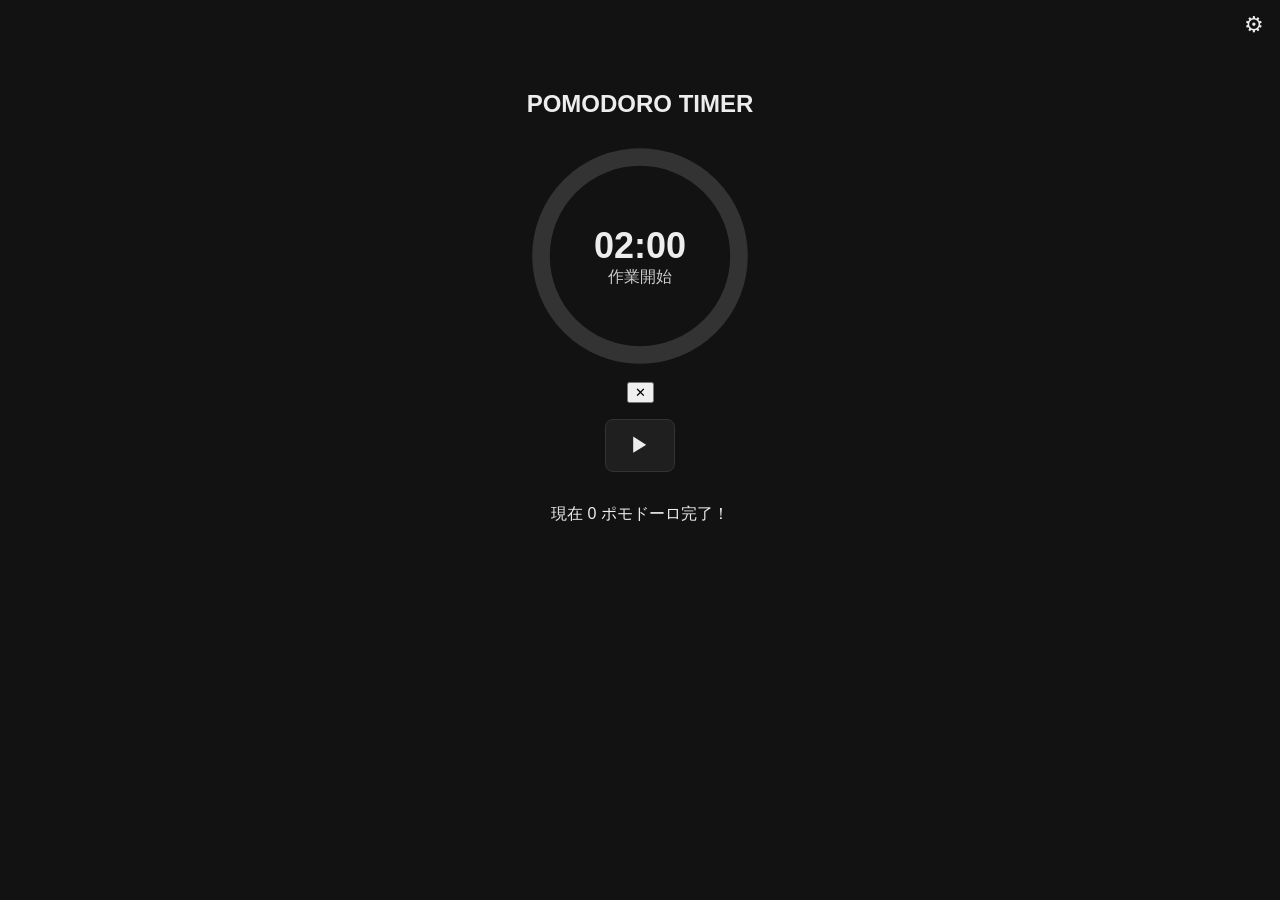
==== docs/index.html @ 45e91721 "reset-btnをhtmに記述＋要素取得だけl" ====
<!DOCTYPE html>
<html lang="ja">

<head>
  <meta charset="UTF-8">
  <meta name="viewport" content="width=device-width, initial-scale=1.0">
  <!-- name="viewport" → 「ビューポート（表示領域）」に関する設定 -->
  <!-- width=device-width → ページの横幅を「その端末の画面幅」に合わせる。-->
  <!-- initial-scale=1.0 → ページを読み込んだときの拡大率を「1倍」にする。-->

  <title>index-pomodoro-timer-mvp-v2.5</title>
  <link rel="stylesheet" href="css/style.css">

  <style>
    /* 簡易メニューのスタイル */
    .menu-bar {
      display: none;
      position: absolute;
      top: 50px;
      left: 10px;
      background: #f0f0f0;
      border: 1px solid #ccc;
      padding: 10px;
    }

    .menu-bar.open {
      display: block;
    }

    .menu-bar a {
      display: block;
      margin: 5px 0;
      text-decoration: none;
      color: #333;
    }
  </style>

</head>

<body>

  <header>
    <div class="header-left">
      <!-- >
      <button href="#" id="menu-toggle" class="menu-toggle" aria-label="メニュー">&#8801;</button>

      <nav id="menu-bar" class="menu-bar">
        <a href="activity.html">今月の活動記録</a>
      </nav>
    </!-->
    </div>

    <div class="header-right">
      <!-- a href="login.html" class="login-link" aria-label="ログイン">ログイン</!-->
      <!-- a href="register.html" class="register-link" aria-label="新規登録">新規登録</!-->
      <a href="setting.html" class="setting-link" aria-label="設定">&#9881;</a>
    </div>
  </header>

  <main>
    <h2>POMODORO TIMER</h2>
    <div class="timer-wrapper">
      <svg id="timer-svg" viewBox="0 0 100 100" width="200" height="200">
        <circle cx="50" cy="50" r="45" stroke="#333" stroke-width="8" fill="none" />
        <circle id="progress-circle" cx="50" cy="50" r="45" stroke="#00ffcc" stroke-width="8" fill="none"
          stroke-linecap="round" transform="rotate(-90 50 50)" />
      </svg>
      <div class="timer-overlay">
        <output id="timer-container"></output>
        <p id="session-status" aria-live="polite">作業開始</p>
      </div>
    </div>

    <button id="reset-btn">&#10005;</button>
    <button id="control-btn">&#9654;</button>

    <p id="pomodoro-count">現在 0 ポモドーロ完了！</p>

  </main>





  <script src="js/timer.js"></script>

  <!-- インラインスクリプトで開閉制御 -->
  <!-- div>
    <script>
    const menuToggle = document.getElementById("menu-toggle");
    const menuBar = document.getElementById("menu-bar");

    menuToggle.addEventListener("click", function (e) { //preventDefaultでページリロードを防ぐために引数eを宣言
      e.preventDefault();
      menuBar.classList.toggle("open");
    });
      </script>
   </!-->

</body>

</html>
---- docs/css/style.css ----
/* ===========================
   全体レイアウト（ダークモード）
   =========================== */

html,
body {
  margin: 0;
  padding: 0;
  background: #121212;
  color: #EDEDED;
  font-family: -apple-system, BlinkMacSystemFont, "Segoe UI", Roboto,
    "Helvetica Neue", Arial, sans-serif;
  height: 100%;
}

/* 中央寄せレイアウト（index.html 用） */
main {
  display: flex;
  flex-direction: column;
  align-items: center;
  justify-content: center;
  gap: 16px;
  padding: 20px;
}

h2 {
  margin-bottom: 12px;
  font-size: 24px;
}

/* ===========================
   ヘッダー
   =========================== */

header {
  width: 100%;
  padding: 12px 16px;
  box-sizing: border-box;
  display: flex;
  justify-content: space-between; /* 左右にスペースを空ける */
}



/* ヘッダーの左側（戻るリンク） */
.header-left {
  display: flex;
  align-items: center;
  gap: 12px;
}

.header-left a {
  color: #EDEDED;
  text-decoration: none;
  font-size: 22px;
  transition: opacity 0.2s;
}

.header-left a:hover {
  opacity: 0.7;
}

/* ヘッダーの右側（将来の拡張用） */
.header-right {
  display: flex;
  align-items: center;
  gap: 12px;
}

.header-right a {
  color: #EDEDED;
  text-decoration: none;
  font-size: 22px;
  transition: opacity 0.2s;
}

.header-right a:hover {
  opacity: 0.7;
}


/* ===========================
   円形タイマー（アナログ）
   =========================== */

.timer-wrapper {
  position: relative;
  width: 220px;
  height: 220px;
}

#timer-svg {
  width: 100%;
  height: 100%;
  display: block;
}

#progress-circle {
  stroke: #3669e0;
  transition: stroke-dashoffset 0.15s linear;
}

/* 中央のデジタル表示 */
.timer-overlay {
  position: absolute;
  top: 50%;
  left: 50%;
  transform: translate(-50%, -50%);
  text-align: center;
  pointer-events: none;
}

#session-status {
  font-size: 16px;
  margin: 0;
  opacity: 0.85;
}

#timer-container {
  font-size: 36px;
  font-weight: bold;
  margin-top: 4px;
}

/* ===========================
   ボタン
   =========================== */

#control-btn {
  background: #1F1F1F;
  color: #EDEDED;
  border: 1px solid #333;
  padding: 12px 24px;
  font-size: 20px;
  border-radius: 8px;
  cursor: pointer;
  transition: background 0.2s, transform 0.1s;
}

#control-btn:hover {
  background: #2A2A2A;
}

#control-btn:active {
  transform: scale(0.96);
}

/* ===========================
   設定ページ（setting.html）
   =========================== */

.settings-container {
  max-width: 360px;
  margin: 0 auto;
  padding: 20px;
}

.settings-container label {
  display: block;
  margin-top: 16px;
  margin-bottom: 4px;
  font-size: 14px;
  opacity: 0.85;
}

.settings-container input {
  width: 60%;
  padding: 10px;
  background: #1E1E1E;
  border: 1px solid #333;
  border-radius: 6px;
  color: #EDEDED;
  font-size: 16px;
}

.settings-container button {
  margin-top: 20px;
  width: 100%;
  padding: 12px;
  background: #1E1E1E;
  color: #EDEDED;
  border: 1px solid #333;
  border-radius: 6px;
  font-size: 18px;
  cursor: pointer;
  transition: opacity 0.2s;
}

.settings-container button:hover {
  opacity: 0.85;
}
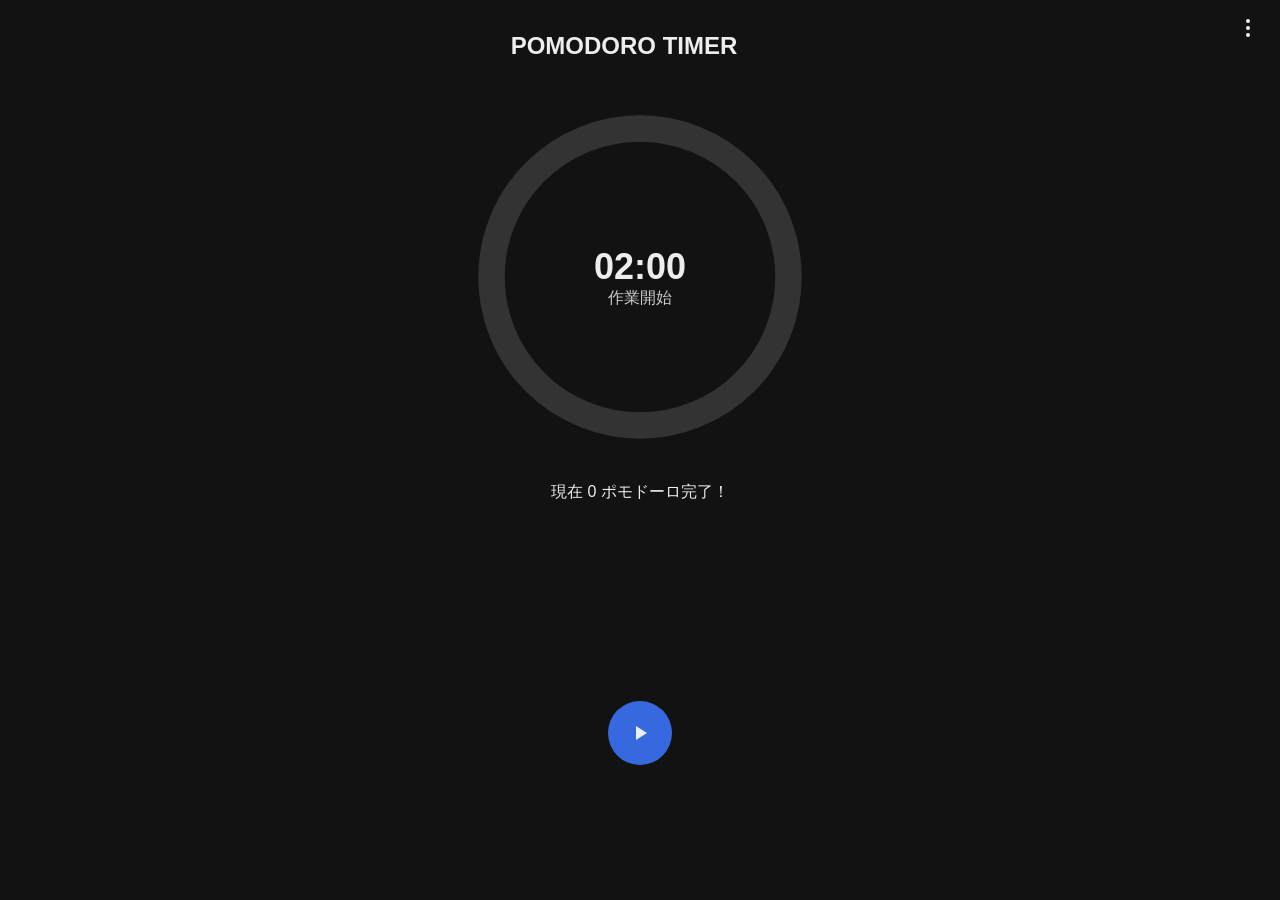
==== commit 2008217d: "疲れたからとりあえずPUDH 作業内容は覚えてない。" ====
--- a/docs/index.html
+++ b/docs/index.html
@@ -7,96 +7,70 @@
   <!-- name="viewport" → 「ビューポート（表示領域）」に関する設定 -->
   <!-- width=device-width → ページの横幅を「その端末の画面幅」に合わせる。-->
   <!-- initial-scale=1.0 → ページを読み込んだときの拡大率を「1倍」にする。-->
-
   <title>index-pomodoro-timer-mvp-v2.5</title>
   <link rel="stylesheet" href="css/style.css">
-
-  <style>
-    /* 簡易メニューのスタイル */
-    .menu-bar {
-      display: none;
-      position: absolute;
-      top: 50px;
-      left: 10px;
-      background: #f0f0f0;
-      border: 1px solid #ccc;
-      padding: 10px;
-    }
-
-    .menu-bar.open {
-      display: block;
-    }
-
-    .menu-bar a {
-      display: block;
-      margin: 5px 0;
-      text-decoration: none;
-      color: #333;
-    }
-  </style>
 
 </head>
 
 <body>
-
   <header>
     <div class="header-left">
-      <!-- >
-      <button href="#" id="menu-toggle" class="menu-toggle" aria-label="メニュー">&#8801;</button>
+
+    </div>
+
+    <h2>POMODORO TIMER</h2>
+
+    <div class="header-right">
+      <button id="menu-toggle" class="menu-toggle" aria-label="メニュー">
+        <svg viewBox="0 0 24 24" width="24" height="24" fill="currentColor">
+          <circle cx="12" cy="5" r="2" />
+          <circle cx="12" cy="12" r="2" />
+          <circle cx="12" cy="19" r="2" />
+        </svg>
+      </button>
 
       <nav id="menu-bar" class="menu-bar">
-        <a href="activity.html">今月の活動記録</a>
+        <!-- a href="#" class="login-link" aria-label="ログイン">ログイン</!-->
+        <!-- a href="#" class="register-link" aria-label="新規登録">新規登録</!-->
+        <a href="setting.html">設定</a>
       </nav>
-    </!-->
-    </div>
-
-    <div class="header-right">
-      <!-- a href="login.html" class="login-link" aria-label="ログイン">ログイン</!-->
-      <!-- a href="register.html" class="register-link" aria-label="新規登録">新規登録</!-->
-      <a href="setting.html" class="setting-link" aria-label="設定">&#9881;</a>
     </div>
   </header>
 
-  <main>
-    <h2>POMODORO TIMER</h2>
+  <main class="main-container">
     <div class="timer-wrapper">
       <svg id="timer-svg" viewBox="0 0 100 100" width="200" height="200">
         <circle cx="50" cy="50" r="45" stroke="#333" stroke-width="8" fill="none" />
         <circle id="progress-circle" cx="50" cy="50" r="45" stroke="#00ffcc" stroke-width="8" fill="none"
           stroke-linecap="round" transform="rotate(-90 50 50)" />
       </svg>
+
       <div class="timer-overlay">
-        <output id="timer-container"></output>
+        <output id="timer-container" class="timer-text"></output>
         <p id="session-status" aria-live="polite">作業開始</p>
       </div>
     </div>
-
-    <button id="reset-btn">&#10005;</button>
-    <button id="control-btn">&#9654;</button>
-
-    <p id="pomodoro-count">現在 0 ポモドーロ完了！</p>
-
   </main>
 
+  <div class="button-layer">
+    <button id="reset-btn">
+      <svg viewBox="0 0 24 24" width="24" height="24" fill="none" stroke="currentColor" stroke-width="2"
+        stroke-linecap="round">
+        <line x1="5" y1="5" x2="19" y2="19" />
+        <line x1="19" y1="5" x2="5" y2="19" />
+      </svg>
+    </button>
 
+    <button id="control-btn">
+      <svg viewBox="0 0 24 24" width="24" height="24" fill="currentColor">
+        <polygon points="8,5 19,12 8,19" />
+      </svg>
+    </button>
+  </div>
 
-
+  <div id="pomodoro-count" class="pomodoro-count">現在 0 ポモドーロ完了！</div>
 
   <script src="js/timer.js"></script>
-
-  <!-- インラインスクリプトで開閉制御 -->
-  <!-- div>
-    <script>
-    const menuToggle = document.getElementById("menu-toggle");
-    const menuBar = document.getElementById("menu-bar");
-
-    menuToggle.addEventListener("click", function (e) { //preventDefaultでページリロードを防ぐために引数eを宣言
-      e.preventDefault();
-      menuBar.classList.toggle("open");
-    });
-      </script>
-   </!-->
-
 </body>
 
 </html>
--- a/docs/css/style.css
+++ b/docs/css/style.css
@@ -23,10 +23,10 @@
   padding: 20px;
 }
 
-h2 {
+/* h2 {
   margin-bottom: 12px;
   font-size: 24px;
-}
+} */
 
 /* ===========================
    ヘッダー
@@ -37,13 +37,22 @@
   padding: 12px 16px;
   box-sizing: border-box;
   display: flex;
-  justify-content: space-between; /* 左右にスペースを空ける */
-}
-
-
+  justify-content: space-between;
+  /* 左右にスペースを空ける */
+}
+
+/* h2{
+  display: flex;
+  flex-direction: column;
+  align-items: center;
+  justify-content: center;
+  gap: 16px;
+  padding: 20px;
+} */
 
 /* ヘッダーの左側（戻るリンク） */
-.header-left {
+
+/* .header-left {
   display: flex;
   align-items: center;
   gap: 12px;
@@ -61,7 +70,8 @@
 }
 
 /* ヘッダーの右側（将来の拡張用） */
-.header-right {
+
+/* .header-right {
   display: flex;
   align-items: center;
   gap: 12px;
@@ -72,11 +82,11 @@
   text-decoration: none;
   font-size: 22px;
   transition: opacity 0.2s;
-}
+} 
 
 .header-right a:hover {
   opacity: 0.7;
-}
+} */
 
 
 /* ===========================
@@ -85,8 +95,8 @@
 
 .timer-wrapper {
   position: relative;
-  width: 220px;
-  height: 220px;
+  width: 330px;
+  height: 330px;
 }
 
 #timer-svg {
@@ -97,7 +107,7 @@
 
 #progress-circle {
   stroke: #3669e0;
-  transition: stroke-dashoffset 0.15s linear;
+  /* transition: stroke-dashoffset 0.15s linear; */
 }
 
 /* 中央のデジタル表示 */
@@ -123,26 +133,69 @@
 }
 
 /* ===========================
+   pomodoro-count
+   =========================== */
+.pomodoro-count {
+  display: flex;
+  flex-direction: column;
+  align-items: center;
+  justify-content: center;
+  gap: 16px;
+  padding: 20px;
+}
+
+/* ===========================
    ボタン
    =========================== */
 
+.button-layer {
+  position: fixed;
+  bottom: 15%;
+  left: 0;
+  width: 100%;
+  display: flex;
+  justify-content: center;
+  /* control-btn を中央 */
+  align-items: center;
+  pointer-events: none;
+  /* ← 背景クリックを無効化 */
+}
+
+.button-layer button {
+  pointer-events: auto; /* ← ボタンはクリック可能に戻す */
+  border-radius: 50%;
+  display: flex;
+  align-items: center;
+  justify-content: center;
+  /* border: 1px solid #333; */
+  border: none;
+  cursor: pointer;
+  transform-origin: center center; /* ← scale の基準点を固定 */
+  transition: transform 0.1s ease;
+}
+
+/* control-btn */
 #control-btn {
+  width: 64px;
+  height: 64px;
+  background: #3669e0;
+  color: #EDEDED;
+}
+
+/* reset-btn（左側） */
+#reset-btn {
+  position: absolute;
+  left: 25%; 
+  width: 64px;
+  height: 64px;
   background: #1F1F1F;
   color: #EDEDED;
-  border: 1px solid #333;
-  padding: 12px 24px;
-  font-size: 20px;
-  border-radius: 8px;
-  cursor: pointer;
-  transition: background 0.2s, transform 0.1s;
-}
-
-#control-btn:hover {
-  background: #2A2A2A;
-}
-
-#control-btn:active {
-  transform: scale(0.96);
+  display: none;
+}
+
+/* active 時のアニメーション */
+button:active {
+  transform: scale(0.94);
 }
 
 /* ===========================
@@ -188,4 +241,51 @@
 
 .settings-container button:hover {
   opacity: 0.85;
+}
+
+/* ===========================
+   メニュー
+   =========================== */
+
+.menu-toggle {
+  background: none;
+  border: none;
+  padding: 4px;
+  cursor: pointer;
+  color: #EDEDED;
+}
+
+.menu-toggle svg {
+  width: 24px;
+  height: 24px;
+}
+
+.menu-bar {
+  display: none;
+  position: absolute;
+  top: 50px;
+  right: 16px;
+  background: #1F1F1F;
+  /* border: 1px solid #333; */
+  border: none;
+  border-radius: 8px;
+  padding: 8px 0;
+  box-shadow: 0 4px 12px rgba(0, 0, 0, 0.4);
+  width: 140px;
+}
+
+.menu-bar.open {
+  display: block;
+}
+
+.menu-bar a {
+  display: block;
+  padding: 12px 16px;
+  text-decoration: none;
+  color: #EDEDED;
+  font-size: 15px;
+}
+
+.menu-bar a:hover {
+  background: #2A2A2A;
 }
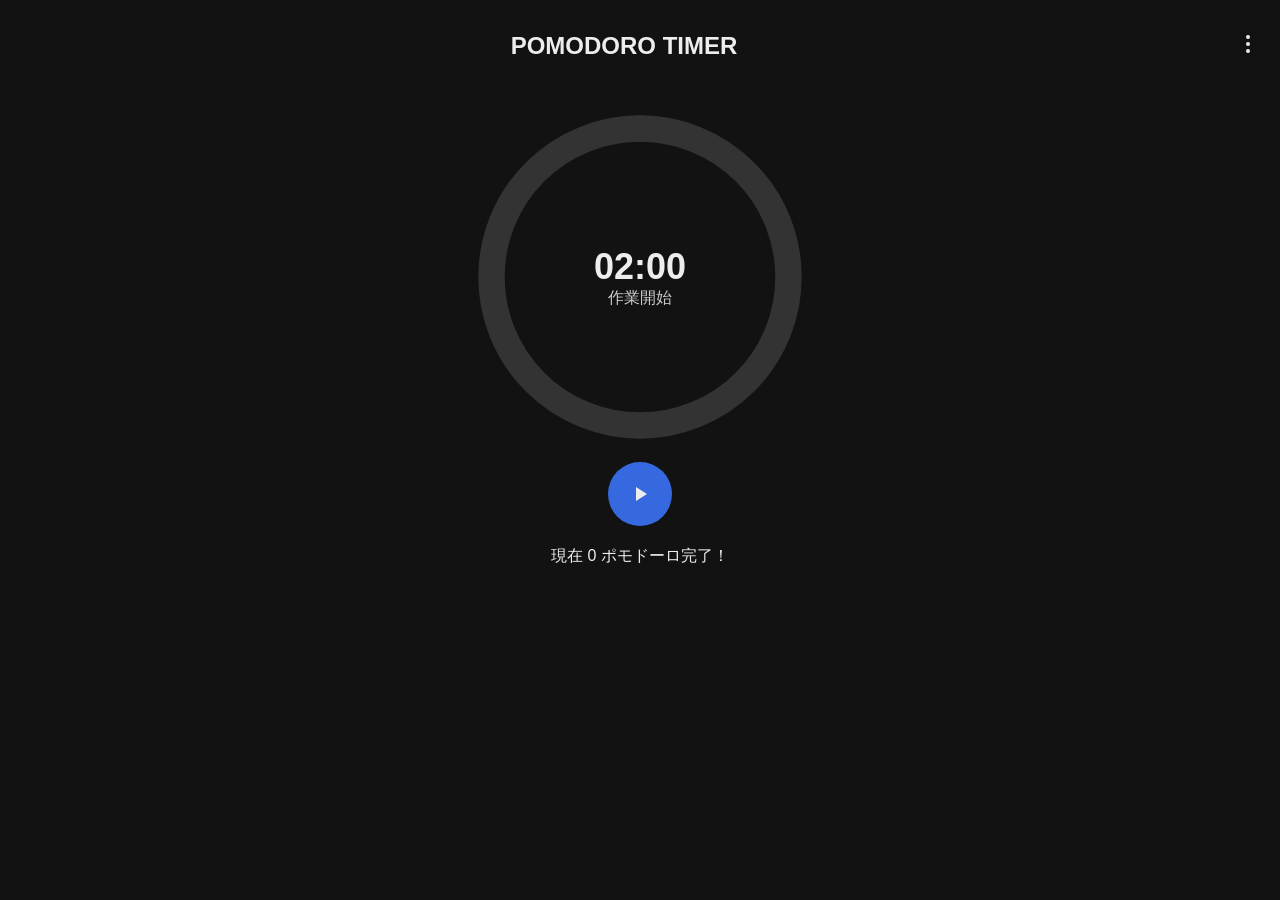
==== commit 91f6587f: "適切っぽいタグ、入れ子構造、クラス付与でレイアウトの骨格を固めた" ====
--- a/docs/index.html
+++ b/docs/index.html
@@ -4,12 +4,8 @@
 <head>
   <meta charset="UTF-8">
   <meta name="viewport" content="width=device-width, initial-scale=1.0">
-  <!-- name="viewport" → 「ビューポート（表示領域）」に関する設定 -->
-  <!-- width=device-width → ページの横幅を「その端末の画面幅」に合わせる。-->
-  <!-- initial-scale=1.0 → ページを読み込んだときの拡大率を「1倍」にする。-->
   <title>index-pomodoro-timer-mvp-v2.5</title>
   <link rel="stylesheet" href="css/style.css">
-
 </head>
 
 <body>
--- a/docs/css/style.css
+++ b/docs/css/style.css
@@ -52,7 +52,7 @@
 
 /* ヘッダーの左側（戻るリンク） */
 
-/* .header-left {
+.header-left {
   display: flex;
   align-items: center;
   gap: 12px;
@@ -71,7 +71,7 @@
 
 /* ヘッダーの右側（将来の拡張用） */
 
-/* .header-right {
+.header-right {
   display: flex;
   align-items: center;
   gap: 12px;
@@ -86,7 +86,7 @@
 
 .header-right a:hover {
   opacity: 0.7;
-} */
+} 
 
 
 /* ===========================
@@ -149,7 +149,7 @@
    =========================== */
 
 .button-layer {
-  position: fixed;
+  /* position: fixed; */
   bottom: 15%;
   left: 0;
   width: 100%;
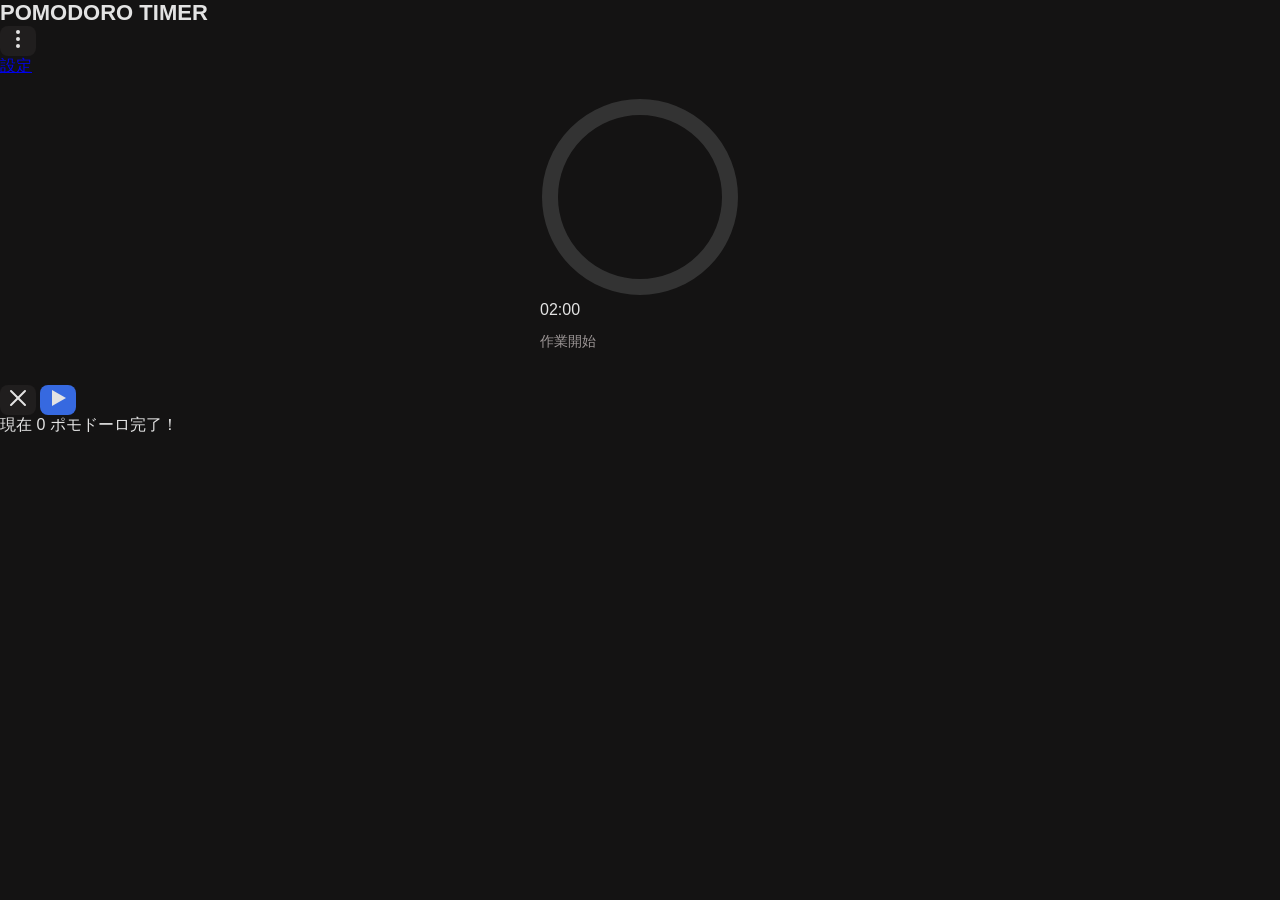
==== commit e9b646a4: "CSSリファクタリング DRY" ====
--- a/docs/index.html
+++ b/docs/index.html
@@ -43,13 +43,13 @@
 
       <div class="timer-overlay">
         <output id="timer-container" class="timer-text"></output>
-        <p id="session-status" aria-live="polite">作業開始</p>
+        <p id="session-status" class="small" aria-live="polite">作業開始</p>
       </div>
     </div>
   </main>
 
   <div class="button-layer">
-    <button id="reset-btn">
+    <button id="reset-btn" class="reset-btn">
       <svg viewBox="0 0 24 24" width="24" height="24" fill="none" stroke="currentColor" stroke-width="2"
         stroke-linecap="round">
         <line x1="5" y1="5" x2="19" y2="19" />
@@ -57,9 +57,10 @@
       </svg>
     </button>
 
-    <button id="control-btn">
+    <button id="control-btn" class="control-btn">
       <svg viewBox="0 0 24 24" width="24" height="24" fill="currentColor">
-        <polygon points="8,5 19,12 8,19" />
+        <!-- <polygon points="8,5 19,12 8,19" /> -->
+         <polygon points="6,4 20,12 6,20" />
       </svg>
     </button>
   </div>
--- a/docs/css/style.css
+++ b/docs/css/style.css
@@ -1,19 +1,36 @@
 /* ===========================
    全体レイアウト（ダークモード）
    =========================== */
+:root {
+  --bg-1: #141313;
+  --bg-2: #201e1e;
+
+  --font-1: #e3e3e3;
+  --font-2: #9c9696;
+
+  --accent: #3669e0;
+  --accent-2: #4c79e2;
+
+  --radius: 8px;
+
+  --font-base: 16px;
+  --font-small: 14px;
+  --font-title: 22px;
+}
+
+/* ====================================================== */
 
 html,
 body {
   margin: 0;
   padding: 0;
-  background: #121212;
-  color: #EDEDED;
+  background: var(--bg-1);
+  color: var(--font-1);
   font-family: -apple-system, BlinkMacSystemFont, "Segoe UI", Roboto,
     "Helvetica Neue", Arial, sans-serif;
-  height: 100%;
+  font-size: var(--font-base);
 }
 
-/* 中央寄せレイアウト（index.html 用） */
 main {
   display: flex;
   flex-direction: column;
@@ -23,269 +40,52 @@
   padding: 20px;
 }
 
-/* h2 {
-  margin-bottom: 12px;
-  font-size: 24px;
-} */
-
 /* ===========================
-   ヘッダー
+   テキスト
    =========================== */
-
-header {
-  width: 100%;
-  padding: 12px 16px;
-  box-sizing: border-box;
-  display: flex;
-  justify-content: space-between;
-  /* 左右にスペースを空ける */
+h2 {
+  font-size: var(--font-title);
+  font-weight: 600;
+  color: var(--font-1);
+  margin: 0;
 }
 
-/* h2{
-  display: flex;
-  flex-direction: column;
-  align-items: center;
-  justify-content: center;
-  gap: 16px;
-  padding: 20px;
-} */
-
-/* ヘッダーの左側（戻るリンク） */
-
-.header-left {
-  display: flex;
-  align-items: center;
-  gap: 12px;
+p, td, label {
+  font-size: var(--font-base);
+  color: var(--font-1);
 }
 
-.header-left a {
-  color: #EDEDED;
-  text-decoration: none;
-  font-size: 22px;
-  transition: opacity 0.2s;
-}
-
-.header-left a:hover {
-  opacity: 0.7;
-}
-
-/* ヘッダーの右側（将来の拡張用） */
-
-.header-right {
-  display: flex;
-  align-items: center;
-  gap: 12px;
-}
-
-.header-right a {
-  color: #EDEDED;
-  text-decoration: none;
-  font-size: 22px;
-  transition: opacity 0.2s;
-} 
-
-.header-right a:hover {
-  opacity: 0.7;
-} 
-
-
-/* ===========================
-   円形タイマー（アナログ）
-   =========================== */
-
-.timer-wrapper {
-  position: relative;
-  width: 330px;
-  height: 330px;
-}
-
-#timer-svg {
-  width: 100%;
-  height: 100%;
-  display: block;
-}
-
-#progress-circle {
-  stroke: #3669e0;
-  /* transition: stroke-dashoffset 0.15s linear; */
-}
-
-/* 中央のデジタル表示 */
-.timer-overlay {
-  position: absolute;
-  top: 50%;
-  left: 50%;
-  transform: translate(-50%, -50%);
-  text-align: center;
-  pointer-events: none;
-}
-
-#session-status {
-  font-size: 16px;
-  margin: 0;
-  opacity: 0.85;
-}
-
-#timer-container {
-  font-size: 36px;
-  font-weight: bold;
-  margin-top: 4px;
-}
-
-/* ===========================
-   pomodoro-count
-   =========================== */
-.pomodoro-count {
-  display: flex;
-  flex-direction: column;
-  align-items: center;
-  justify-content: center;
-  gap: 16px;
-  padding: 20px;
+p.small {
+  font-size: var(--font-small);
+  color: var(--font-2);
 }
 
 /* ===========================
    ボタン
    =========================== */
-
-.button-layer {
-  /* position: fixed; */
-  bottom: 15%;
-  left: 0;
-  width: 100%;
-  display: flex;
-  justify-content: center;
-  /* control-btn を中央 */
-  align-items: center;
-  pointer-events: none;
-  /* ← 背景クリックを無効化 */
+button {
+  background: var(--bg-2);
+  color: var(--font-1);
+  border: none;
+  border-radius: var(--radius);
+  font-size: var(--font-base);
+  cursor: pointer;
+  transition: background 0.2s ease, transform 0.1s ease;
 }
 
-.button-layer button {
-  pointer-events: auto; /* ← ボタンはクリック可能に戻す */
-  border-radius: 50%;
-  display: flex;
-  align-items: center;
-  justify-content: center;
-  /* border: 1px solid #333; */
-  border: none;
-  cursor: pointer;
-  transform-origin: center center; /* ← scale の基準点を固定 */
-  transition: transform 0.1s ease;
+button:hover {
+  background: #2a2b2c;
 }
 
-/* control-btn */
-#control-btn {
-  width: 64px;
-  height: 64px;
-  background: #3669e0;
-  color: #EDEDED;
+button:active {
+  transform: scale(0.96);
 }
 
-/* reset-btn（左側） */
-#reset-btn {
-  position: absolute;
-  left: 25%; 
-  width: 64px;
-  height: 64px;
-  background: #1F1F1F;
-  color: #EDEDED;
-  display: none;
+button.control-btn {
+  background: var(--accent);
+  color: var(--font-1);
 }
 
-/* active 時のアニメーション */
-button:active {
-  transform: scale(0.94);
-}
-
-/* ===========================
-   設定ページ（setting.html）
-   =========================== */
-
-.settings-container {
-  max-width: 360px;
-  margin: 0 auto;
-  padding: 20px;
-}
-
-.settings-container label {
-  display: block;
-  margin-top: 16px;
-  margin-bottom: 4px;
-  font-size: 14px;
-  opacity: 0.85;
-}
-
-.settings-container input {
-  width: 60%;
-  padding: 10px;
-  background: #1E1E1E;
-  border: 1px solid #333;
-  border-radius: 6px;
-  color: #EDEDED;
-  font-size: 16px;
-}
-
-.settings-container button {
-  margin-top: 20px;
-  width: 100%;
-  padding: 12px;
-  background: #1E1E1E;
-  color: #EDEDED;
-  border: 1px solid #333;
-  border-radius: 6px;
-  font-size: 18px;
-  cursor: pointer;
-  transition: opacity 0.2s;
-}
-
-.settings-container button:hover {
-  opacity: 0.85;
-}
-
-/* ===========================
-   メニュー
-   =========================== */
-
-.menu-toggle {
-  background: none;
-  border: none;
-  padding: 4px;
-  cursor: pointer;
-  color: #EDEDED;
-}
-
-.menu-toggle svg {
-  width: 24px;
-  height: 24px;
-}
-
-.menu-bar {
-  display: none;
-  position: absolute;
-  top: 50px;
-  right: 16px;
-  background: #1F1F1F;
-  /* border: 1px solid #333; */
-  border: none;
-  border-radius: 8px;
-  padding: 8px 0;
-  box-shadow: 0 4px 12px rgba(0, 0, 0, 0.4);
-  width: 140px;
-}
-
-.menu-bar.open {
-  display: block;
-}
-
-.menu-bar a {
-  display: block;
-  padding: 12px 16px;
-  text-decoration: none;
-  color: #EDEDED;
-  font-size: 15px;
-}
-
-.menu-bar a:hover {
-  background: #2A2A2A;
+button.control-btn:hover {
+  background: #4c79e2;
 }
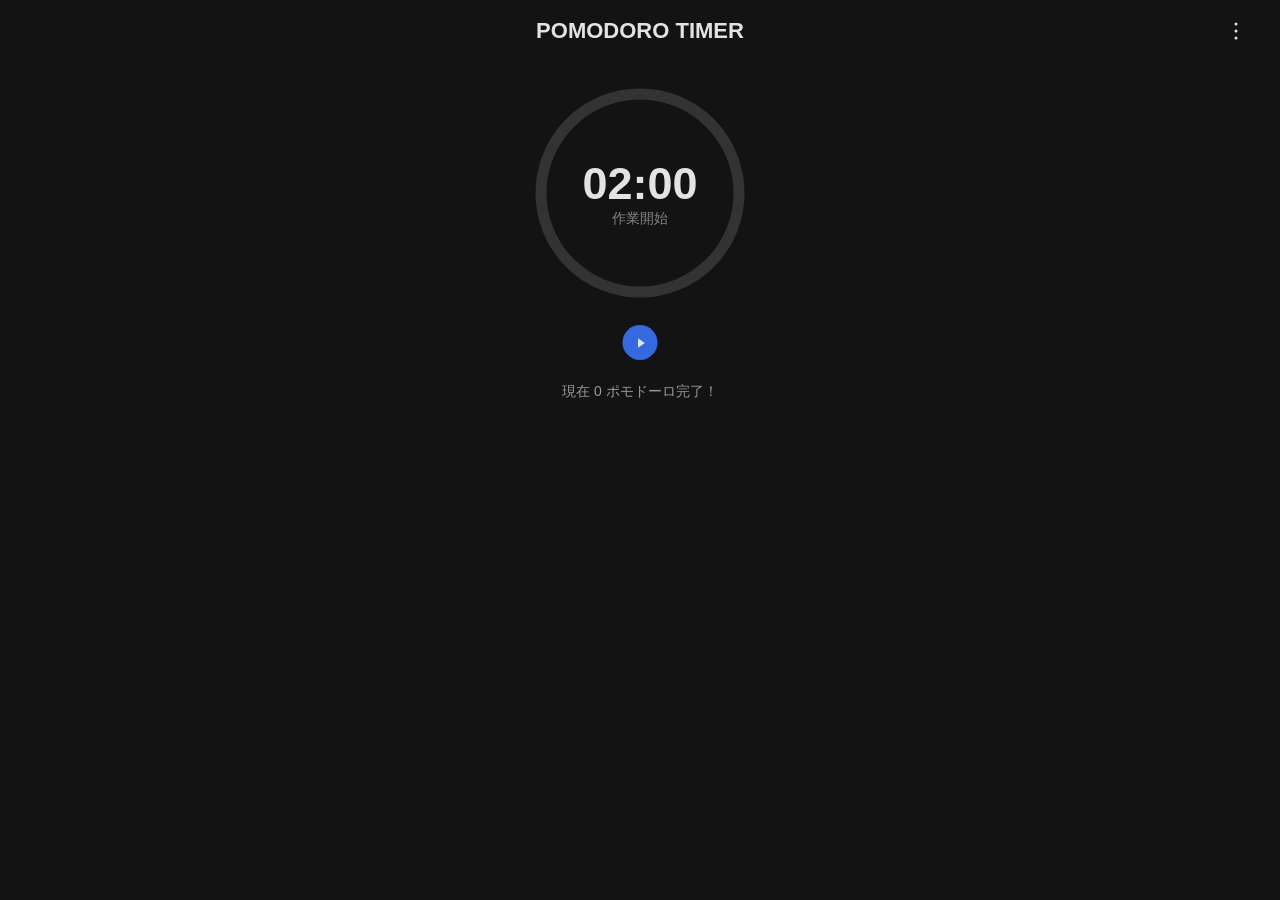
==== commit d52bf35b: "やったこと：control-btn、 reset-btn、menu-toggle、 戻るリンクアイコンのSVG updateControlBtnUIのボタンは一の微調整。menu-toggle, me" ====
--- a/docs/index.html
+++ b/docs/index.html
@@ -10,18 +10,18 @@
 
 <body>
   <header>
-    <div class="header-left">
+    <div class="header-left header-links">
 
     </div>
 
     <h2>POMODORO TIMER</h2>
 
-    <div class="header-right">
+    <div class="header-right header-links">
       <button id="menu-toggle" class="menu-toggle" aria-label="メニュー">
         <svg viewBox="0 0 24 24" width="24" height="24" fill="currentColor">
-          <circle cx="12" cy="5" r="2" />
-          <circle cx="12" cy="12" r="2" />
-          <circle cx="12" cy="19" r="2" />
+          <circle cx="12" cy="7" r="1.5" />
+          <circle cx="12" cy="14" r="1.5" />
+          <circle cx="12" cy="21" r="1.5" />
         </svg>
       </button>
 
@@ -35,15 +35,15 @@
 
   <main class="main-container">
     <div class="timer-wrapper">
-      <svg id="timer-svg" viewBox="0 0 100 100" width="200" height="200">
-        <circle cx="50" cy="50" r="45" stroke="#333" stroke-width="8" fill="none" />
-        <circle id="progress-circle" cx="50" cy="50" r="45" stroke="#00ffcc" stroke-width="8" fill="none"
+      <svg id="timer-svg" class="timer-svg" viewBox="0 0 100 100" width="200" height="200">
+        <circle cx="50" cy="50" r="45" stroke="#333" stroke-width="5" fill="none" />
+        <circle id="progress-circle" class="progress-circle" cx="50" cy="50" r="45" stroke-width="5" fill="none"
           stroke-linecap="round" transform="rotate(-90 50 50)" />
       </svg>
 
       <div class="timer-overlay">
-        <output id="timer-container" class="timer-text"></output>
-        <p id="session-status" class="small" aria-live="polite">作業開始</p>
+        <output id="timer-container" class="timer-container"></output>
+        <p id="session-status" class="session-status small" aria-live="polite">作業開始</p>
       </div>
     </div>
   </main>
@@ -52,20 +52,19 @@
     <button id="reset-btn" class="reset-btn">
       <svg viewBox="0 0 24 24" width="24" height="24" fill="none" stroke="currentColor" stroke-width="2"
         stroke-linecap="round">
-        <line x1="5" y1="5" x2="19" y2="19" />
-        <line x1="19" y1="5" x2="5" y2="19" />
+        <line x1="6.5" y1="11" x2="17.5" y2="22" />
+        <line x1="17.5" y1="11" x2="6.5" y2="22" />
       </svg>
     </button>
 
     <button id="control-btn" class="control-btn">
       <svg viewBox="0 0 24 24" width="24" height="24" fill="currentColor">
-        <!-- <polygon points="8,5 19,12 8,19" /> -->
-         <polygon points="6,4 20,12 6,20" />
+        <polygon points="10,7 17,12 10,17" />
       </svg>
     </button>
   </div>
 
-  <div id="pomodoro-count" class="pomodoro-count">現在 0 ポモドーロ完了！</div>
+  <div id="pomodoro-count" class="pomodoro-count small">現在 0 ポモドーロ完了！</div>
 
   <script src="js/timer.js"></script>
 </body>
--- a/docs/css/style.css
+++ b/docs/css/style.css
@@ -4,6 +4,7 @@
 :root {
   --bg-1: #141313;
   --bg-2: #201e1e;
+  --bg-3: #2a2b2c;
 
   --font-1: #e3e3e3;
   --font-2: #9c9696;
@@ -43,49 +44,163 @@
 /* ===========================
    テキスト
    =========================== */
-h2 {
-  font-size: var(--font-title);
-  font-weight: 600;
-  color: var(--font-1);
-  margin: 0;
-}
-
-p, td, label {
+p,
+td,
+label {
   font-size: var(--font-base);
   color: var(--font-1);
 }
 
-p.small {
+.small {
   font-size: var(--font-small);
   color: var(--font-2);
 }
 
+/* ====================================================== */
+header {
+  display: flex;
+  /* flex-direction: column; */
+  align-items: center;
+  justify-content: space-between;
+  padding: 0 30px;
+}
+
+.header-links {
+  width: 30px;
+  display: flex;
+  align-items: center;
+  justify-content: center;
+}
+
+.header-links a {
+  color: var(--font-1);
+  text-decoration: none;
+  font-size: 22px;
+  transition: opacity 0.2s;
+}
+
+.header-links a:hover {
+  opacity: 0.7;
+}
+
+header h2 {
+  font-size: var(--font-title);
+  color: var(--font-1);
+  flex: 1;
+  text-align: center;
+  margin: 20;
+}
+
+.menu-bar {
+  display: none;
+}
+
+/* ===========================
+タイマー
+   =========================== */
+
+.timer-wrapper {
+  position: relative;
+  width: 220px;
+  height: 220px;
+}
+
+.timer-svg {
+  width: 100%;
+  height: 100%;
+  display: block;
+}
+
+.progress-circle {
+  stroke: var(--accent);
+  /* transition: stroke-dashoffset 0.15s linear; */
+}
+
+/* 中央のデジタル表示 */
+.timer-overlay {
+  position: absolute;
+  top: 50%;
+  left: 50%;
+  transform: translate(-50%, -50%);
+  text-align: center;
+  pointer-events: none;
+}
+
+.session-status {
+  font-size: var(--font-small);
+  color: var(--font-2);
+  margin: 0;
+  opacity: 0.85;
+}
+
+.timer-overlay output.timer-container {
+  font-size: 45px;
+  font-weight: bold;
+  margin-top: 4px;
+}
+
 /* ===========================
    ボタン
    =========================== */
+.button-layer {
+  display: flex;
+  align-items: center;
+  justify-content: center;
+  margin-top: 20px;
+  position: relative;
+  width: 100%;
+}
+
 button {
-  background: var(--bg-2);
-  color: var(--font-1);
+  background: var(--bg-1);
+  color: var(--font-1);
+  font-size: var(--font-base);
   border: none;
-  border-radius: var(--radius);
-  font-size: var(--font-base);
+  width: 35px;
+  height: 35px;
+  border-radius: 50%;
   cursor: pointer;
   transition: background 0.2s ease, transform 0.1s ease;
 }
 
 button:hover {
-  background: #2a2b2c;
+  background: var(--bg-3);
 }
 
 button:active {
   transform: scale(0.96);
 }
 
+button.reset-btn {
+  display: none;
+  background: var(--bg-2);
+  color: var(--font-1);
+  position: absolute;
+  left: calc(50% - 75px);
+}
+
 button.control-btn {
+  position: absolute;
+  left: 50%;
+  transform: translateX(-50%);
   background: var(--accent);
   color: var(--font-1);
+  display: flex;
+  align-items: center;
+  justify-content: center;
 }
 
 button.control-btn:hover {
-  background: #4c79e2;
+  background: var(--accent-2);
+}
+
+/* ====================================================== */
+
+
+/* ====================================================== */
+.pomodoro-count {
+  margin-top: 40px;
+  display: flex;
+  align-items: center;
+  justify-content: center;
 }
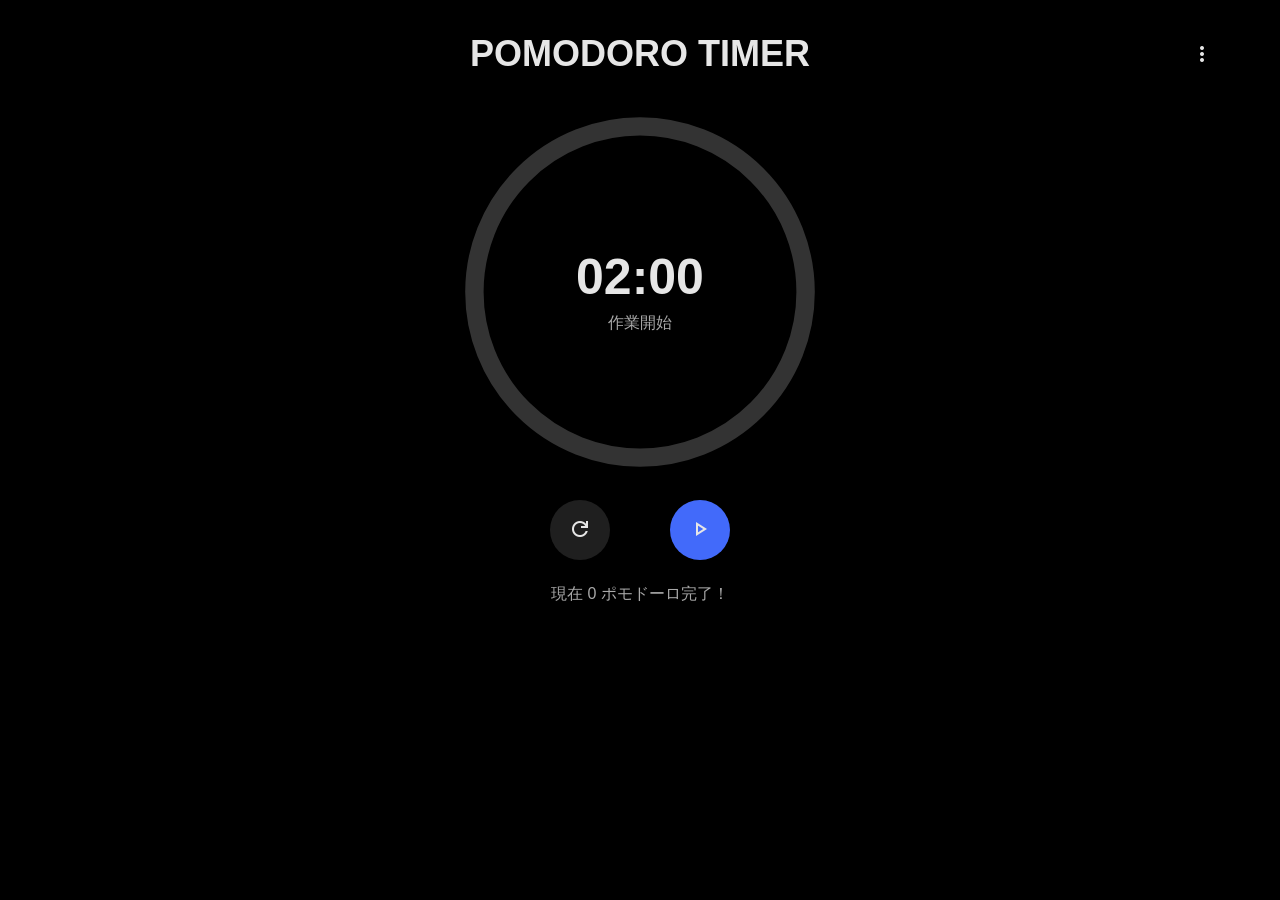
==== commit 7d4c6d71: "やったこと：ぼたんとかのUI 配置ブラッシュアップ、 廃止したこと 開閉するメニューバー、 リセットボタンの表示非表示" ====
--- a/docs/index.html
+++ b/docs/index.html
@@ -6,65 +6,71 @@
   <meta name="viewport" content="width=device-width, initial-scale=1.0">
   <title>index-pomodoro-timer-mvp-v2.5</title>
   <link rel="stylesheet" href="css/style.css">
+  <link rel="stylesheet" href="https://fonts.googleapis.com/css2?family=Material+Symbols+Outlined" />
 </head>
 
 <body>
   <header>
-    <div class="header-left header-links">
+    <div class="header-left">
 
     </div>
 
-    <h2>POMODORO TIMER</h2>
+    <div class="header-mid ">
+      <h2>POMODORO TIMER</h2>
+    </div>
 
-    <div class="header-right header-links">
-      <button id="menu-toggle" class="menu-toggle" aria-label="メニュー">
-        <svg viewBox="0 0 24 24" width="24" height="24" fill="currentColor">
-          <circle cx="12" cy="7" r="1.5" />
-          <circle cx="12" cy="14" r="1.5" />
-          <circle cx="12" cy="21" r="1.5" />
-        </svg>
-      </button>
 
-      <nav id="menu-bar" class="menu-bar">
-        <!-- a href="#" class="login-link" aria-label="ログイン">ログイン</!-->
-        <!-- a href="#" class="register-link" aria-label="新規登録">新規登録</!-->
+    <div class="header-right">
+      <!-- <button id="menu-toggle" class="menu-toggle" aria-label="メニュー">
+        <span class="material-symbols-outlined">
+          more_vert
+        </span>
+      </button> -->
+
+      <!-- <nav id="menu-bar" class="menu-bar">
         <a href="setting.html">設定</a>
-      </nav>
+      </nav> -->
+      <a href="setting.html" class="btn-circle more_vert" aria-label="設定">
+        <span class="material-symbols-outlined">
+          more_vert
+        </span>
+      </a>
     </div>
   </header>
 
-  <main class="main-container">
-    <div class="timer-wrapper">
+  <main class="main-container-flexbox">
+    <div class="timer-wrapper-flexitems">
       <svg id="timer-svg" class="timer-svg" viewBox="0 0 100 100" width="200" height="200">
         <circle cx="50" cy="50" r="45" stroke="#333" stroke-width="5" fill="none" />
         <circle id="progress-circle" class="progress-circle" cx="50" cy="50" r="45" stroke-width="5" fill="none"
           stroke-linecap="round" transform="rotate(-90 50 50)" />
       </svg>
+    </div>
 
-      <div class="timer-overlay">
-        <output id="timer-container" class="timer-container"></output>
-        <p id="session-status" class="session-status small" aria-live="polite">作業開始</p>
-      </div>
+    <div class="timer-overlay-flexitems">
+      <output id="timer-container" class="timer-container"></output>
+      <p id="session-status" class="session-status" aria-live="polite">作業開始</p>
     </div>
+
+
+
   </main>
 
   <div class="button-layer">
-    <button id="reset-btn" class="reset-btn">
-      <svg viewBox="0 0 24 24" width="24" height="24" fill="none" stroke="currentColor" stroke-width="2"
-        stroke-linecap="round">
-        <line x1="6.5" y1="11" x2="17.5" y2="22" />
-        <line x1="17.5" y1="11" x2="6.5" y2="22" />
-      </svg>
+    <button id="refresh-btn" class="refresh-btn">
+      <span class="material-symbols-outlined">
+        refresh
+      </span>
     </button>
 
     <button id="control-btn" class="control-btn">
-      <svg viewBox="0 0 24 24" width="24" height="24" fill="currentColor">
-        <polygon points="10,7 17,12 10,17" />
-      </svg>
+      <span class="material-symbols-outlined">
+        play_arrow
+      </span>
     </button>
   </div>
 
-  <div id="pomodoro-count" class="pomodoro-count small">現在 0 ポモドーロ完了！</div>
+  <div id="pomodoro-count" class="pomodoro-count">現在 0 ポモドーロ完了！</div>
 
   <script src="js/timer.js"></script>
 </body>
--- a/docs/css/style.css
+++ b/docs/css/style.css
@@ -2,192 +2,294 @@
    全体レイアウト（ダークモード）
    =========================== */
 :root {
-  --bg-1: #141313;
-  --bg-2: #201e1e;
-  --bg-3: #2a2b2c;
-
-  --font-1: #e3e3e3;
-  --font-2: #9c9696;
-
-  --accent: #3669e0;
-  --accent-2: #4c79e2;
+  --bg-1: hsl(0 0 0);
+  --bg-2: hsl(0 0 12);
+  --bg-3: hsl(0 0 22);
+  --bg-4: hsl(0 0 30);
+
+  --font-1: hsl(0 0 90);
+  --font-2: hsl(0 0 66);
+  --font-3: hsl(0 0 39);
+
+  --accent-1: hsl(227 95 62);
+  --accent-2: hsl(227 94 50);
 
   --radius: 8px;
 
-  --font-base: 16px;
-  --font-small: 14px;
-  --font-title: 22px;
-}
-
-/* ====================================================== */
+  /*transform: scale(0.95);  transition: 0.2s ease;*/
+  --press-scale: scale(0.95);
+  --press-transition: 0.2s ease;
+
+  --font-base: clamp(16px, 1.2vw, 20px);
+  --font-small: clamp(14px, 1vw, 16px);
+
+  --font-H2: clamp(20px, 3vw, 24px);
+
+  --font-timer: clamp(50px, 3vw, 70px);
+
+  --timer-size: clamp(220px, 50vw, 320px);
+
+  --btn-size: clamp(35px, 8vw, 60px);
+
+  --spacing: clamp(16px, 4vw, 24px);
+}
+
+/* ====================================================== */
+* {
+  margin: 0;
+  padding: 0;
+  box-sizing: border-box;
+}
 
 html,
 body {
-  margin: 0;
-  padding: 0;
-  background: var(--bg-1);
-  color: var(--font-1);
-  font-family: -apple-system, BlinkMacSystemFont, "Segoe UI", Roboto,
-    "Helvetica Neue", Arial, sans-serif;
+  background-color: var(--bg-1);
+  color: var(--font-1);
+  font-family: -apple-system, BlinkMacSystemFont, "Segoe UI", Roboto, sans-serif;
   font-size: var(--font-base);
+  height: 100%;
+}
+
+/* ====================================================== */
+header {
+  /* width: 100%; */
+
+  display: flex;
+  justify-content: center;
+  align-items: center;
+  padding: var(--spacing);
+}
+
+.header-left {
+  /* display: flex; */
+  margin-right: auto;
+  margin-left: var(--spacing);
+
+  min-width: var(--btn-size);
+}
+
+.header-mid {
+  /* display: flex; */
+  font-size: var(--font-H2);
+  text-align: center;
+}
+
+.header-right {
+  /* display: flex; */
+  margin-left: auto;
+  margin-right: var(--spacing);
+
+  min-width: var(--btn-size);
+}
+
+/* ====================================================== */
+body {
+  display: flex;
+  flex-direction: column;
 }
 
 main {
   display: flex;
+  align-items: center;
+  justify-content: center;
+
   flex-direction: column;
-  align-items: center;
-  justify-content: center;
-  gap: 16px;
-  padding: 20px;
-}
-
-/* ===========================
-   テキスト
-   =========================== */
-p,
-td,
-label {
+
+  gap: var(--spacing);
+  padding: var(--spacing);
+}
+
+button {
+  border: none;
+  width: var(--btn-size);
+  height: var(--btn-size);
+  border-radius: 50%;
+  cursor: pointer;
+  background-color: var(--bg-1);
+  color: var(--font-1);
+}
+
+button:hover {
+  background: var(--bg-3);
+}
+
+button:active {
+  transform: var(--press-scale);
+  transition: var(--press-transition);
+}
+
+/* ====================================================== */
+/* button.menu-toggle {
+  background-color: var(--bg-1);
+}
+
+button.menu-toggle:hover {
+  background-color: var(--bg-2);
+}
+
+nav.menu-bar {
+  display: none;
+}
+
+nav.menu-bar.is-open {
+  display: block;
+  position: absolute;
+  top: 50px;
+  right: 16px;
+  
+  
+  
+  background-color: var(--bg-2);
+  color: var(--font-1);
+  border-radius: var(--radius);
+}
+
+nav.menu-bar a {
+  color: var(--font-1);
   font-size: var(--font-base);
-  color: var(--font-1);
-}
-
-.small {
-  font-size: var(--font-small);
-  color: var(--font-2);
-}
-
-/* ====================================================== */
-header {
-  display: flex;
-  /* flex-direction: column; */
-  align-items: center;
-  justify-content: space-between;
-  padding: 0 30px;
-}
-
-.header-links {
-  width: 30px;
-  display: flex;
-  align-items: center;
-  justify-content: center;
-}
-
-.header-links a {
-  color: var(--font-1);
   text-decoration: none;
-  font-size: 22px;
-  transition: opacity 0.2s;
-}
-
-.header-links a:hover {
-  opacity: 0.7;
-}
-
-header h2 {
-  font-size: var(--font-title);
-  color: var(--font-1);
-  flex: 1;
-  text-align: center;
-  margin: 20;
-}
-
-.menu-bar {
-  display: none;
-}
-
-/* ===========================
-タイマー
-   =========================== */
-
-.timer-wrapper {
+} */
+
+
+/* ====================================================== */
+a.btn-circle {
+  display: flex;
+  align-items: center;
+  justify-content: center;
+
+  text-decoration: none;
+
+  border: none;
+  width: var(--btn-size);
+  height: var(--btn-size);
+  border-radius: 50%;
+  cursor: pointer;
+  background-color: var(--bg-1);
+  color: var(--font-1);
+}
+
+a.btn-circle:hover {
+  background: var(--bg-3);
+}
+
+a.btn-circle:active {
+  transform: var(--press-scale);
+  transition: var(--press-transition);
+}
+
+/* ====================================================== */
+div.form-btns {
+  display: flex;
+  align-items: center;
+  justify-content: center;
+  margin: var(--spacing) 0;
+}
+
+button.submit-btn {
+  border: none;
+
+  display: flex;
+  align-items: center;
+  justify-content: center;
+
+  width: clamp(120px, 3vw, 200px);
+  height: clamp(60px, 3vw, 100px);
+  border-radius: var(--radius);
+  font-size: var(--font-base);
+  background-color: var(--bg-2);
+}
+
+button.submit-btn:hover {
+  background-color: var(--bg-3);
+}
+
+/* ====================================================== */
+.main-container-flexbox {
   position: relative;
-  width: 220px;
-  height: 220px;
+
+  display: flex;
+  align-items: center;
+  justify-content: center;
+  margin: 0 auto;
+}
+
+/* ====================================================== */
+.timer-wrapper-flexitems {
+  flex-shrink: 0;
+  width: var(--timer-size);
+  height: var(--timer-size);
+  aspect-ratio: 1;
 }
 
 .timer-svg {
+  position: absolute;
+  inset: 0;
   width: 100%;
   height: 100%;
+
   display: block;
+  z-index: 1;
 }
 
 .progress-circle {
-  stroke: var(--accent);
-  /* transition: stroke-dashoffset 0.15s linear; */
-}
-
-/* 中央のデジタル表示 */
-.timer-overlay {
+  stroke: var(--accent-1);
+  transition: stroke-dashoffset 0.15s linear;
+}
+
+/* ====================================================== */
+.timer-overlay-flexitems {
   position: absolute;
-  top: 50%;
-  left: 50%;
-  transform: translate(-50%, -50%);
-  text-align: center;
+  inset: 0;
+
+  display: flex;
+  justify-content: center;
+  align-items: center;
+
+  flex-direction: column;
+
+  gap: clamp(4px, 1vw, 8px);
   pointer-events: none;
-}
+
+  z-index: 2;
+}
+
+.timer-container {
+  font-size: var(--font-timer);
+  font-weight: bold;
+  line-height: 1.1;
+  margin: 0;
+}
+
 
 .session-status {
-  font-size: var(--font-small);
   color: var(--font-2);
-  margin: 0;
-  opacity: 0.85;
-}
-
-.timer-overlay output.timer-container {
-  font-size: 45px;
-  font-weight: bold;
-  margin-top: 4px;
-}
-
-/* ===========================
-   ボタン
-   =========================== */
+  margin: 0 var(--spacing);
+}
+
+/* ====================================================== */
 .button-layer {
   display: flex;
   align-items: center;
   justify-content: center;
-  margin-top: 20px;
-  position: relative;
+
+  margin-top: var(--spacing);
+
+  height: var(--btn-size);
   width: 100%;
-}
-
-button {
-  background: var(--bg-1);
-  color: var(--font-1);
-  font-size: var(--font-base);
-  border: none;
-  width: 35px;
-  height: 35px;
-  border-radius: 50%;
-  cursor: pointer;
-  transition: background 0.2s ease, transform 0.1s ease;
-}
-
-button:hover {
-  background: var(--bg-3);
-}
-
-button:active {
-  transform: scale(0.96);
-}
-
-button.reset-btn {
-  display: none;
-  background: var(--bg-2);
-  color: var(--font-1);
-  position: absolute;
-  left: calc(50% - 75px);
-}
-
-button.control-btn {
-  position: absolute;
-  left: 50%;
-  transform: translateX(-50%);
-  background: var(--accent);
-  color: var(--font-1);
-  display: flex;
-  align-items: center;
-  justify-content: center;
+
+  gap: var(--btn-size);
+}
+
+.refresh-btn {
+  order: 1;
+
+  background-color: var(--bg-2);
+}
+
+.control-btn {
+  order: 2;
+  background-color: var(--accent-1);
+
 }
 
 button.control-btn:hover {
@@ -195,12 +297,27 @@
 }
 
 /* ====================================================== */
-
-
-/* ====================================================== */
 .pomodoro-count {
-  margin-top: 40px;
-  display: flex;
-  align-items: center;
-  justify-content: center;
+  margin-top: var(--spacing);
+  text-align: center;
+  font-size: var(--font-base);
+  color: var(--font-2);
+}
+
+/* ====================================================== */
+
+
+/* ====================================================== */
+.blink {
+  animation: blinkAnime 1s infinite alternate;
+}
+
+@keyframes blinkAnime {
+  0% {
+    color: var(--font-1);
+  }
+
+  100% {
+    color: var(--bg-1);
+  }
 }
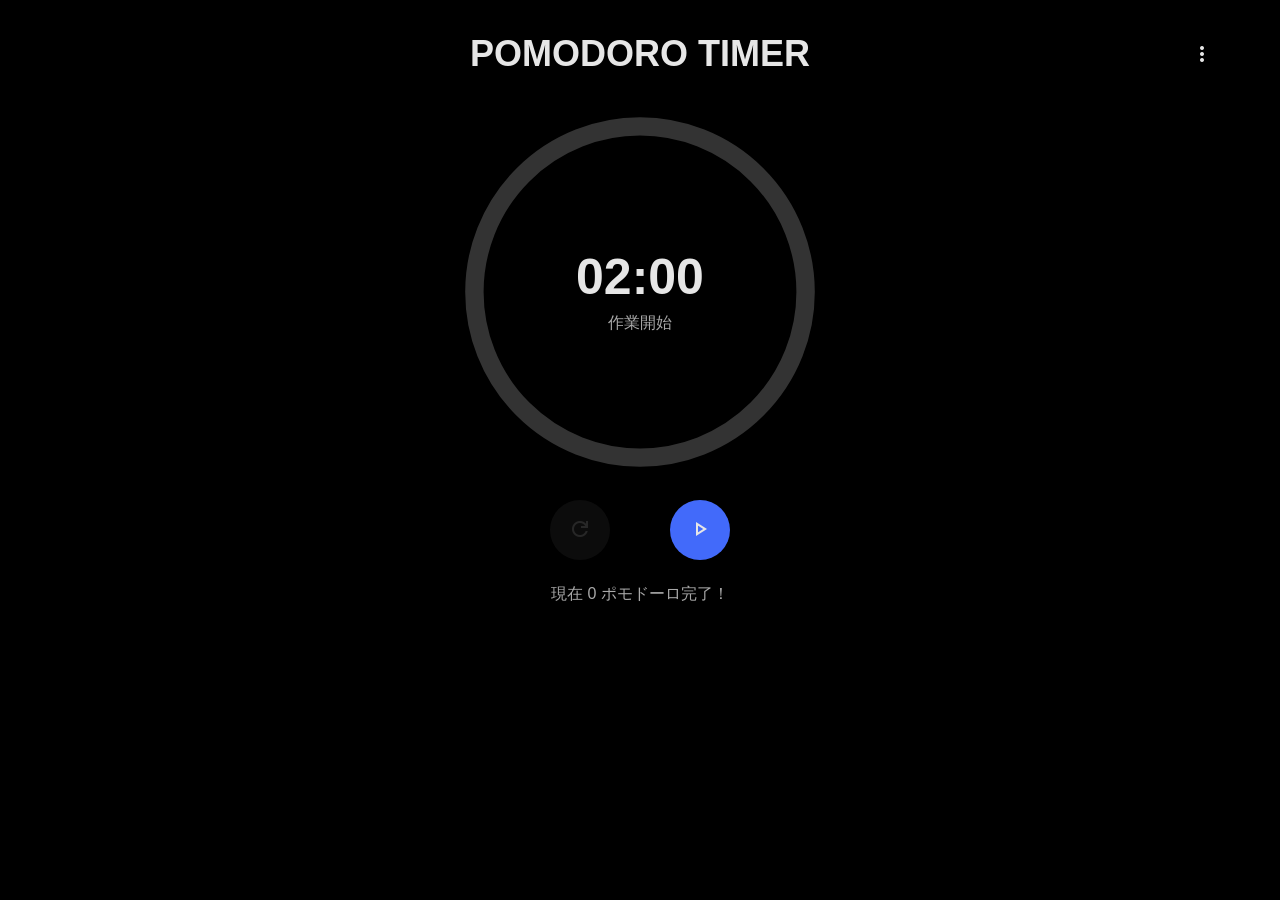
==== commit 086f2091: "やったこと：refresh-btn disabled→able をcontrol-btnイベント に無理やり詰め込んだ" ====
--- a/docs/index.html
+++ b/docs/index.html
@@ -57,7 +57,7 @@
   </main>
 
   <div class="button-layer">
-    <button id="refresh-btn" class="refresh-btn">
+    <button id="refresh-btn" class="refresh-btn" disabled>
       <span class="material-symbols-outlined">
         refresh
       </span>
--- a/docs/css/style.css
+++ b/docs/css/style.css
@@ -282,8 +282,16 @@
 
 .refresh-btn {
   order: 1;
-
   background-color: var(--bg-2);
+}
+
+button.refresh-btn[disabled] {
+  opacity: 0.4;
+  cursor: not-allowed;
+}
+
+button.refresh-btn[disabled] .material-symbols-outlined {
+  color: var(--font-3);
 }
 
 .control-btn {
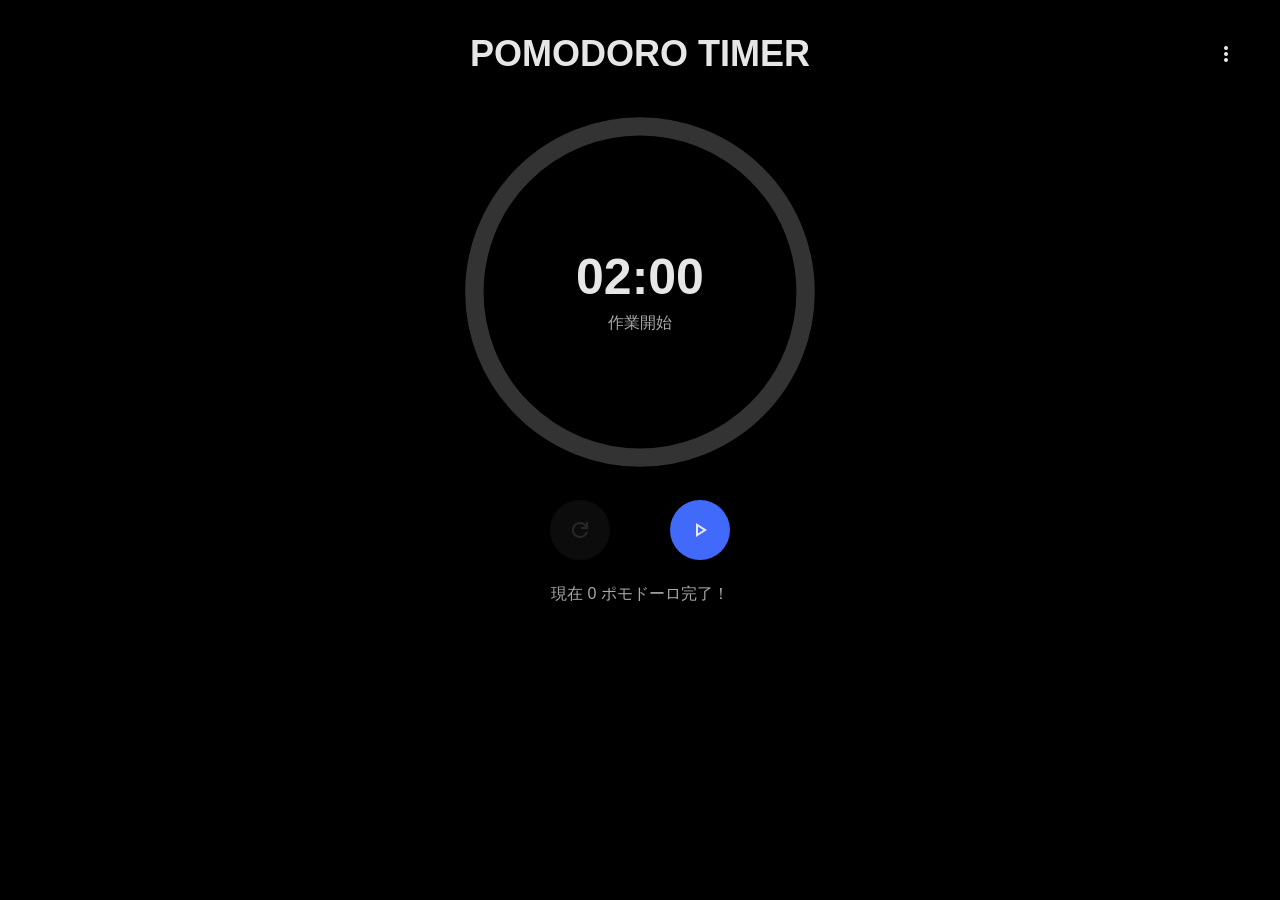
==== commit 6bfa1319: "やったこと：new Notificationの代替手段としてとりあえずalert, header回りのmarginを親要素で管理" ====
--- a/docs/index.html
+++ b/docs/index.html
@@ -19,17 +19,7 @@
       <h2>POMODORO TIMER</h2>
     </div>
 
-
     <div class="header-right">
-      <!-- <button id="menu-toggle" class="menu-toggle" aria-label="メニュー">
-        <span class="material-symbols-outlined">
-          more_vert
-        </span>
-      </button> -->
-
-      <!-- <nav id="menu-bar" class="menu-bar">
-        <a href="setting.html">設定</a>
-      </nav> -->
       <a href="setting.html" class="btn-circle more_vert" aria-label="設定">
         <span class="material-symbols-outlined">
           more_vert
@@ -38,8 +28,8 @@
     </div>
   </header>
 
-  <main class="main-container-flexbox">
-    <div class="timer-wrapper-flexitems">
+  <main class="main-container">
+    <div class="timer-wrapper">
       <svg id="timer-svg" class="timer-svg" viewBox="0 0 100 100" width="200" height="200">
         <circle cx="50" cy="50" r="45" stroke="#333" stroke-width="5" fill="none" />
         <circle id="progress-circle" class="progress-circle" cx="50" cy="50" r="45" stroke-width="5" fill="none"
@@ -47,7 +37,7 @@
       </svg>
     </div>
 
-    <div class="timer-overlay-flexitems">
+    <div class="timer-overlay">
       <output id="timer-container" class="timer-container"></output>
       <p id="session-status" class="session-status" aria-live="polite">作業開始</p>
     </div>
@@ -70,7 +60,9 @@
     </button>
   </div>
 
-  <div id="pomodoro-count" class="pomodoro-count">現在 0 ポモドーロ完了！</div>
+  <div class="sub-container">
+    <div id="pomodoro-count" class="pomodoro-count">現在 0 ポモドーロ完了！</div>
+  </div>
 
   <script src="js/timer.js"></script>
 </body>
--- a/docs/css/style.css
+++ b/docs/css/style.css
@@ -57,13 +57,14 @@
   display: flex;
   justify-content: center;
   align-items: center;
-  padding: var(--spacing);
+  /* padding: var(--spacing); */
+  margin: var(--spacing);
 }
 
 .header-left {
   /* display: flex; */
   margin-right: auto;
-  margin-left: var(--spacing);
+  /* margin-left: var(--spacing); */
 
   min-width: var(--btn-size);
 }
@@ -77,7 +78,7 @@
 .header-right {
   /* display: flex; */
   margin-left: auto;
-  margin-right: var(--spacing);
+  /* margin-right: var(--spacing); */
 
   min-width: var(--btn-size);
 }
@@ -107,6 +108,10 @@
   cursor: pointer;
   background-color: var(--bg-1);
   color: var(--font-1);
+
+  display: flex;
+  align-items: center;
+  justify-content: center;
 }
 
 button:hover {
@@ -117,39 +122,6 @@
   transform: var(--press-scale);
   transition: var(--press-transition);
 }
-
-/* ====================================================== */
-/* button.menu-toggle {
-  background-color: var(--bg-1);
-}
-
-button.menu-toggle:hover {
-  background-color: var(--bg-2);
-}
-
-nav.menu-bar {
-  display: none;
-}
-
-nav.menu-bar.is-open {
-  display: block;
-  position: absolute;
-  top: 50px;
-  right: 16px;
-  
-  
-  
-  background-color: var(--bg-2);
-  color: var(--font-1);
-  border-radius: var(--radius);
-}
-
-nav.menu-bar a {
-  color: var(--font-1);
-  font-size: var(--font-base);
-  text-decoration: none;
-} */
-
 
 /* ====================================================== */
 a.btn-circle {
@@ -177,6 +149,10 @@
   transition: var(--press-transition);
 }
 
+span.material-symbols-outlined {
+  flex: block;
+}
+
 /* ====================================================== */
 div.form-btns {
   display: flex;
@@ -204,7 +180,7 @@
 }
 
 /* ====================================================== */
-.main-container-flexbox {
+.main-container {
   position: relative;
 
   display: flex;
@@ -214,7 +190,7 @@
 }
 
 /* ====================================================== */
-.timer-wrapper-flexitems {
+.timer-wrapper {
   flex-shrink: 0;
   width: var(--timer-size);
   height: var(--timer-size);
@@ -237,7 +213,7 @@
 }
 
 /* ====================================================== */
-.timer-overlay-flexitems {
+.timer-overlay {
   position: absolute;
   inset: 0;
 
@@ -305,7 +281,15 @@
 }
 
 /* ====================================================== */
+.sub-container {
+  display: flex;
+  align-items: center;
+  justify-content: center;
+}
+
 .pomodoro-count {
+  display: block;
+
   margin-top: var(--spacing);
   text-align: center;
   font-size: var(--font-base);
@@ -313,9 +297,6 @@
 }
 
 /* ====================================================== */
-
-
-/* ====================================================== */
 .blink {
   animation: blinkAnime 1s infinite alternate;
 }
